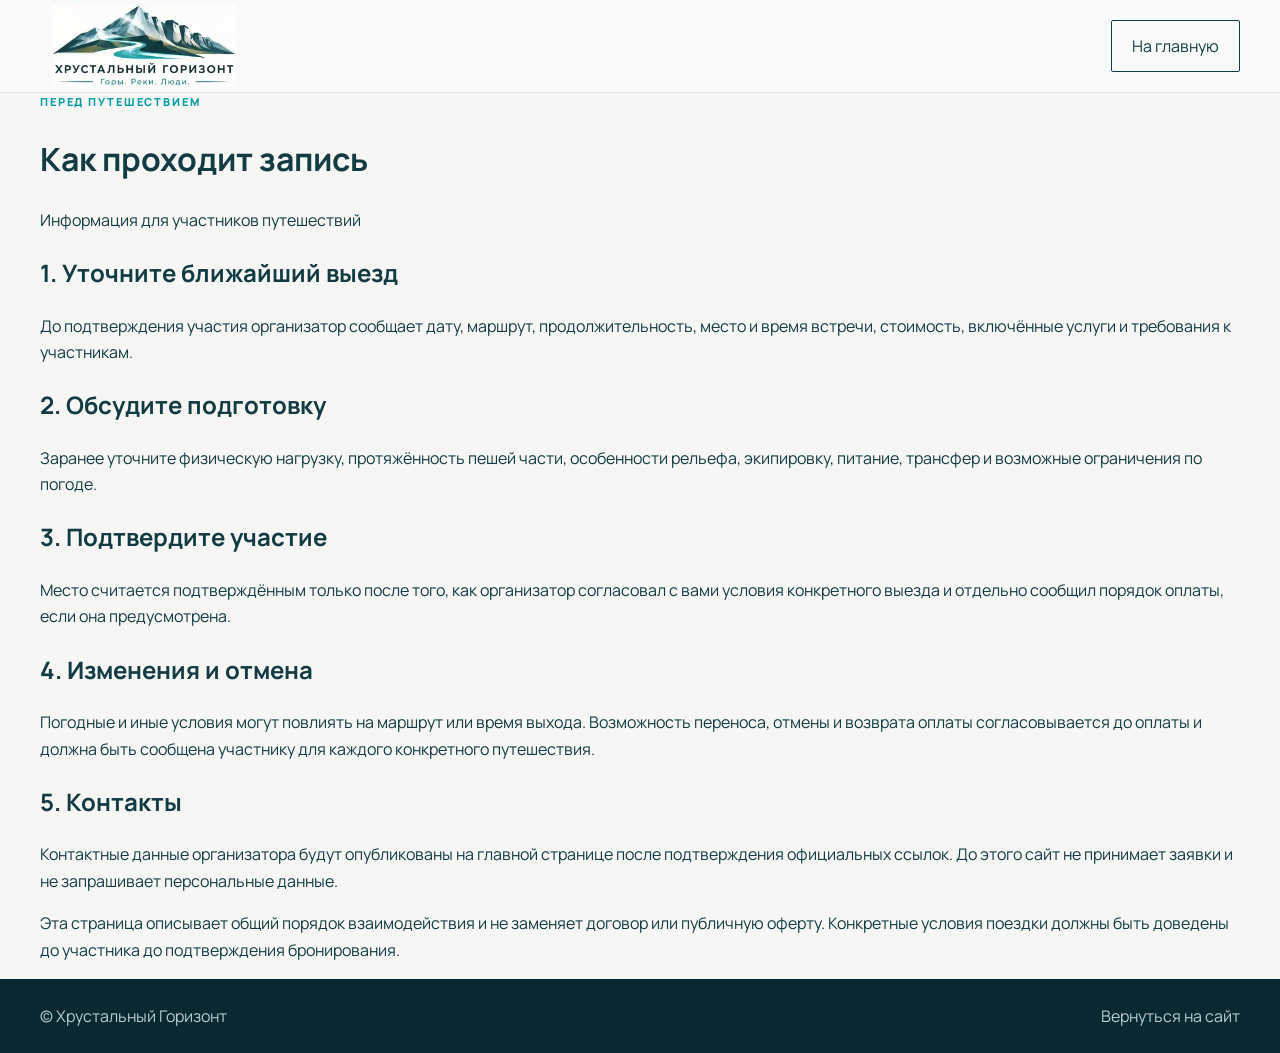
==== pages/booking.html @ 1b679a6a "Add legal pages and SEO files" ====
<!doctype html>
<html lang="ru"><head><meta charset="utf-8"><meta name="viewport" content="width=device-width,initial-scale=1"><title>Правила записи — Хрустальный Горизонт</title><meta name="robots" content="index,follow"><link rel="stylesheet" href="../styles.css"></head>
<body><header class="header"><div class="wrap header-inner"><a class="brand" href="../index.html"><img src="../assets/logo-approved.webp" alt="Хрустальный Горизонт"></a><a class="nav-cta" href="../index.html">На главную</a></div></header><main class="legal wrap"><p class="eyebrow">Перед путешествием</p><h1>Как проходит запись</h1><p class="legal-updated">Информация для участников путешествий</p>
<h2>1. Уточните ближайший выезд</h2><p>До подтверждения участия организатор сообщает дату, маршрут, продолжительность, место и время встречи, стоимость, включённые услуги и требования к участникам.</p>
<h2>2. Обсудите подготовку</h2><p>Заранее уточните физическую нагрузку, протяжённость пешей части, особенности рельефа, экипировку, питание, трансфер и возможные ограничения по погоде.</p>
<h2>3. Подтвердите участие</h2><p>Место считается подтверждённым только после того, как организатор согласовал с вами условия конкретного выезда и отдельно сообщил порядок оплаты, если она предусмотрена.</p>
<h2>4. Изменения и отмена</h2><p>Погодные и иные условия могут повлиять на маршрут или время выхода. Возможность переноса, отмены и возврата оплаты согласовывается до оплаты и должна быть сообщена участнику для каждого конкретного путешествия.</p>
<h2>5. Контакты</h2><p>Контактные данные организатора будут опубликованы на главной странице после подтверждения официальных ссылок. До этого сайт не принимает заявки и не запрашивает персональные данные.</p>
<p class="legal-warning">Эта страница описывает общий порядок взаимодействия и не заменяет договор или публичную оферту. Конкретные условия поездки должны быть доведены до участника до подтверждения бронирования.</p>
</main><footer><div class="wrap footer-inner"><span>© Хрустальный Горизонт</span><a href="../index.html">Вернуться на сайт</a></div></footer></body></html>
---- styles.css ----
@import url('https://fonts.googleapis.com/css2?family=Manrope:wght@400;500;600;700;800&display=swap');
:root{--ink:#123b43;--deep:#092f39;--teal:#079ba2;--paper:#f6f7f5;--white:#fff;--muted:#6d8184;--line:#dbe4e3;--sand:#d7c9a6}
*{box-sizing:border-box}html{scroll-behavior:smooth;scroll-padding-top:92px}body{margin:0;background:var(--paper);color:var(--ink);font-family:Manrope,Arial,sans-serif;font-size:16px;line-height:1.65}a{color:inherit;text-decoration:none}.wrap{width:min(1200px,calc(100% - 64px));margin:auto}.skip{position:absolute;left:-9999px}.skip:focus{left:16px;top:16px;background:#fff;padding:12px;z-index:99}
.header{position:sticky;top:0;z-index:20;background:#f8faf9ed;backdrop-filter:blur(16px);border-bottom:1px solid #dce5e4}.header-inner{height:92px;display:flex;align-items:center;justify-content:space-between;gap:32px}.brand{display:block;width:208px;height:82px;flex-shrink:0;overflow:hidden}.brand img{display:block;width:100%;height:100%;object-fit:contain}nav{display:flex;align-items:center;gap:34px;font-size:13px;font-weight:700;letter-spacing:.02em}nav a{transition:color .2s}nav a:hover,.arrow-link:hover{color:var(--teal)}.nav-cta{padding:12px 20px;border:1px solid var(--ink);border-radius:2px}.menu{display:none}
.hero{position:relative;min-height:690px;overflow:hidden;background:var(--deep);color:#fff}.hero-photo,.hero-overlay{position:absolute;inset:0}.hero-photo{background:url('https://commons.wikimedia.org/wiki/Special:FilePath/Гора_Ялангас_-_panoramio.jpg') center 46%/cover no-repeat;transform:scale(1.015)}.hero-overlay{background:linear-gradient(90deg,rgba(6,35,43,.88) 0%,rgba(7,43,51,.62) 48%,rgba(7,43,51,.12) 100%),linear-gradient(0deg,rgba(7,36,44,.48),transparent 42%)}.hero-inner{position:relative;z-index:1;min-height:690px;display:flex;flex-direction:column;justify-content:center;align-items:flex-start;padding:56px 0 58px}.quote{margin:0 0 42px;color:#e5eeee;font-size:14px;font-style:italic;letter-spacing:.015em}.quote span{font-style:normal;color:#a8c4c5;margin-left:8px}.eyebrow{margin:0 0 14px;color:var(--teal);font-size:11px;font-weight:800;letter-spacing:.17em;text-transform:uppercase}.eyebrow.light{color:#8ed6d6}.hero h1{font-size:clamp(48px,6.5vw,86px);line-height:1.02;letter-spacing:-.06em;font-weight:800;margin:0 0 24px;max-width:900px}.hero h1 em{font-style:normal;color:#a6d8d5}.hero-sub{font-size:18px;line-height:1.7;color:#e3eeee;max-width:570px;margin:0 0 32px}.hero-actions{display:flex;align-items:center;gap:28px}.btn{display:inline-flex;align-items:center;justify-content:center;gap:34px;min-height:54px;padding:0 22px;font-size:13px;font-weight:800;letter-spacing:.02em;transition:transform .2s,background .2s}.btn:hover{transform:translateY(-2px)}.btn-primary{background:var(--teal);color:white}.btn-primary:hover{background:#087f87}.text-link{font-size:13px;border-bottom:1px solid currentColor;padding-bottom:4px}.light-link{color:#fff}.hero-signature{display:flex;align-items:center;gap:13px;margin-top:72px;color:#d4e5e5;font-size:11px;letter-spacing:.18em;text-transform:uppercase}.hero-signature i{height:1px;width:44px;background:#70b9bc}.photo-credit{position:absolute;right:20px;bottom:14px;color:#ffffffb8;font-size:10px;text-decoration:underline}
.section{padding:108px 0}.intro{background:#fff}.intro-grid{display:grid;grid-template-columns:1fr 2.2fr;gap:70px}.intro-grid .eyebrow{padding-top:15px}.intro h2{font-size:clamp(32px,4vw,52px);line-height:1.16;letter-spacing:-.045em;margin:0 0 24px;font-weight:800}.intro h2 em{font-style:normal;color:var(--teal)}.intro-copy{max-width:700px;color:#60777a;font-size:17px;margin:0}.section-head{display:flex;align-items:end;justify-content:space-between;gap:45px;margin-bottom:42px}.section-head h2{font-size:clamp(36px,4.4vw,54px);line-height:1.08;letter-spacing:-.05em;margin:0;font-weight:800}.section-note{max-width:400px;color:var(--muted);font-size:13px;margin:0 0 4px}
.routes{background:#f0f4f3}.route-grid{display:grid;grid-template-columns:1.2fr 1fr 1fr;gap:22px;align-items:stretch}.route-card{background:white;min-width:0}.route-image{height:270px;display:block;position:relative;overflow:hidden;background:#dce7e7}.route-large .route-image{height:340px}.route-image img{width:100%;height:100%;object-fit:cover;display:block;transition:transform .5s}.route-card:hover .route-image img{transform:scale(1.035)}.route-placeholder{display:flex;align-items:center;justify-content:center;background:linear-gradient(135deg,#153e47,#6c9794 58%,#d7c9a6);color:#fff;font-size:11px;letter-spacing:.25em}.image-index{position:absolute;left:22px;bottom:18px;color:white;font-size:10px;letter-spacing:.18em;text-shadow:0 1px 5px #000}.route-info{padding:25px 25px 29px}.route-info .eyebrow{font-size:10px;margin-bottom:8px}.route-info h3{font-size:27px;line-height:1.2;margin:0 0 12px;letter-spacing:-.035em}.route-info p:not(.eyebrow){color:#6b7e80;font-size:13px;min-height:84px;margin:0 0 20px}.arrow-link{display:flex;justify-content:space-between;border-top:1px solid var(--line);padding-top:16px;font-size:12px;font-weight:800}
.river-section{display:grid;grid-template-columns:1.12fr .88fr;min-height:510px;background:var(--deep);color:white}.river-image{min-height:510px}.river-image img{width:100%;height:100%;object-fit:cover;display:block}.river-copy{padding:75px clamp(36px,7vw,110px);align-self:center}.river-copy h2{font-size:clamp(44px,5vw,68px);line-height:1.02;letter-spacing:-.055em;margin:0 0 24px}.river-copy>p:not(.eyebrow){max-width:420px;color:#c5d7d8;font-size:15px;margin:0 0 30px}.btn-outline{border:1px solid #8bb9bc;color:white}.btn-outline:hover{background:#ffffff14}
.values{background:#fff}.value-grid{display:grid;grid-template-columns:repeat(3,1fr);border-top:1px solid var(--line);margin-top:54px}.value-grid article{padding:28px 42px 12px 0;border-right:1px solid var(--line)}.value-grid article+article{padding-left:42px}.value-grid article:last-child{border:0}.value-grid span{color:var(--teal);font-size:11px;letter-spacing:.12em}.value-grid h3{font-size:21px;margin:24px 0 10px}.value-grid p{font-size:13px;color:var(--muted);max-width:310px;margin:0}
.gallery{background:#edf2f1}.gallery-grid{display:grid;grid-template-columns:1.2fr 1fr 1fr;gap:18px}.gallery-grid img{width:100%;height:270px;object-fit:cover;display:block}.gallery-grid img:first-child{height:330px}.gallery-credit{font-size:11px;color:var(--muted);margin:20px 0 0}.gallery-credit a{text-decoration:underline}
.contact-section{background:var(--deep);color:white;padding:100px 0}.contact-inner{display:grid;grid-template-columns:1.3fr .7fr;gap:80px;align-items:center}.contact-inner h2{font-size:clamp(42px,5vw,66px);line-height:1.05;letter-spacing:-.055em;margin:0 0 22px}.contact-inner>div:first-child>p:not(.eyebrow){color:#bfd2d3;max-width:480px;font-size:15px}.contact-panel{border-left:1px solid #ffffff35;padding:10px 0 10px 42px}.contact-label{font-size:10px;letter-spacing:.16em;text-transform:uppercase;color:#8ed6d6;font-weight:800}.contact-panel p{color:#c5d7d8;font-size:13px}.contact-doc{display:flex;justify-content:space-between;border-top:1px solid #ffffff35;padding-top:16px;font-size:13px;font-weight:800}.contact-doc span{color:#8ed6d6}
footer{background:#082832;color:#b8cdcf;padding:24px 0}.footer-inner{display:flex;align-items:center;justify-content:space-between;gap:30px}.footer-brand img{display:block;width:180px;height:72px;object-fit:contain}.footer-links{display:flex;align-items:center;gap:25px;font-size:10px}.footer-links a:hover{color:white}
@media(max-width:900px){.wrap{width:calc(100% - 40px)}.header-inner{height:82px}.brand{width:165px;height:72px}nav{gap:17px;font-size:12px}.route-grid{grid-template-columns:1fr 1fr}.route-large{grid-column:span 2}.route-large .route-image{height:300px}.intro-grid{gap:30px}.section{padding:82px 0}.river-copy{padding:50px 38px}.gallery-grid img,.gallery-grid img:first-child{height:230px}}
@media(max-width:640px){html{scroll-padding-top:74px}.wrap{width:calc(100% - 36px)}.header-inner{height:74px}.brand{width:160px;height:68px}.menu{display:flex;align-items:center;gap:12px;margin-left:auto;border:1px solid var(--line);background:transparent;color:var(--ink);padding:9px 13px;border-radius:2px;font:800 12px Manrope}.header nav{display:none;position:absolute;top:74px;left:0;right:0;background:#f8faf9;padding:16px 22px 22px;box-shadow:0 12px 22px #092f391a;flex-direction:column;align-items:stretch;gap:0}.header nav.open{display:flex}.header nav a{padding:13px 0;border-bottom:1px solid var(--line)}.header nav .nav-cta{border:0;padding:13px 0}.hero,.hero-inner{min-height:640px}.hero-photo{background-position:58% center}.hero-overlay{background:linear-gradient(90deg,#062a34e8,#062a348c 72%,#062a3440),linear-gradient(0deg,#062a34aa,transparent 65%)}.hero-inner{padding-top:38px;padding-bottom:34px}.quote{font-size:12px;margin-bottom:34px;max-width:320px}.quote span{display:block;margin:3px 0 0}.hero h1{font-size:clamp(44px,12.5vw,66px)}.hero-sub{font-size:15px;max-width:360px}.hero-actions{align-items:flex-start;flex-direction:column;gap:17px}.hero-signature{margin-top:48px}.photo-credit{font-size:9px}.section{padding:66px 0}.intro-grid{grid-template-columns:1fr;gap:18px}.intro-grid .eyebrow{padding:0}.intro h2{font-size:34px}.intro-copy{font-size:15px}.section-head{display:block;margin-bottom:28px}.section-head h2{font-size:39px}.section-note{margin-top:14px}.route-grid{grid-template-columns:1fr;gap:18px}.route-large{grid-column:auto}.route-image,.route-large .route-image{height:245px}.route-info{padding:22px}.route-info p:not(.eyebrow){min-height:0}.river-section{grid-template-columns:1fr}.river-image{min-height:260px;height:260px}.river-copy{padding:45px 24px 54px}.river-copy h2{font-size:48px}.value-grid{grid-template-columns:1fr;margin-top:30px}.value-grid article,.value-grid article+article{padding:22px 0;border-right:0;border-bottom:1px solid var(--line)}.value-grid article:last-child{border-bottom:0}.value-grid h3{margin:10px 0}.gallery-grid{grid-template-columns:1fr 1fr;gap:10px}.gallery-grid img,.gallery-grid img:first-child{height:165px}.gallery-grid img:first-child{grid-column:span 2;height:220px}.contact-section{padding:68px 0}.contact-inner{grid-template-columns:1fr;gap:28px}.contact-inner h2{font-size:44px}.contact-panel{border-left:0;border-top:1px solid #ffffff35;padding:22px 0 0}.footer-inner{align-items:flex-start;flex-direction:column}.footer-links{align-items:flex-start;flex-direction:column;gap:8px}.footer-brand img{width:145px;height:60px}}
@media(prefers-reduced-motion:reduce){*{scroll-behavior:auto!important;transition:none!important}}
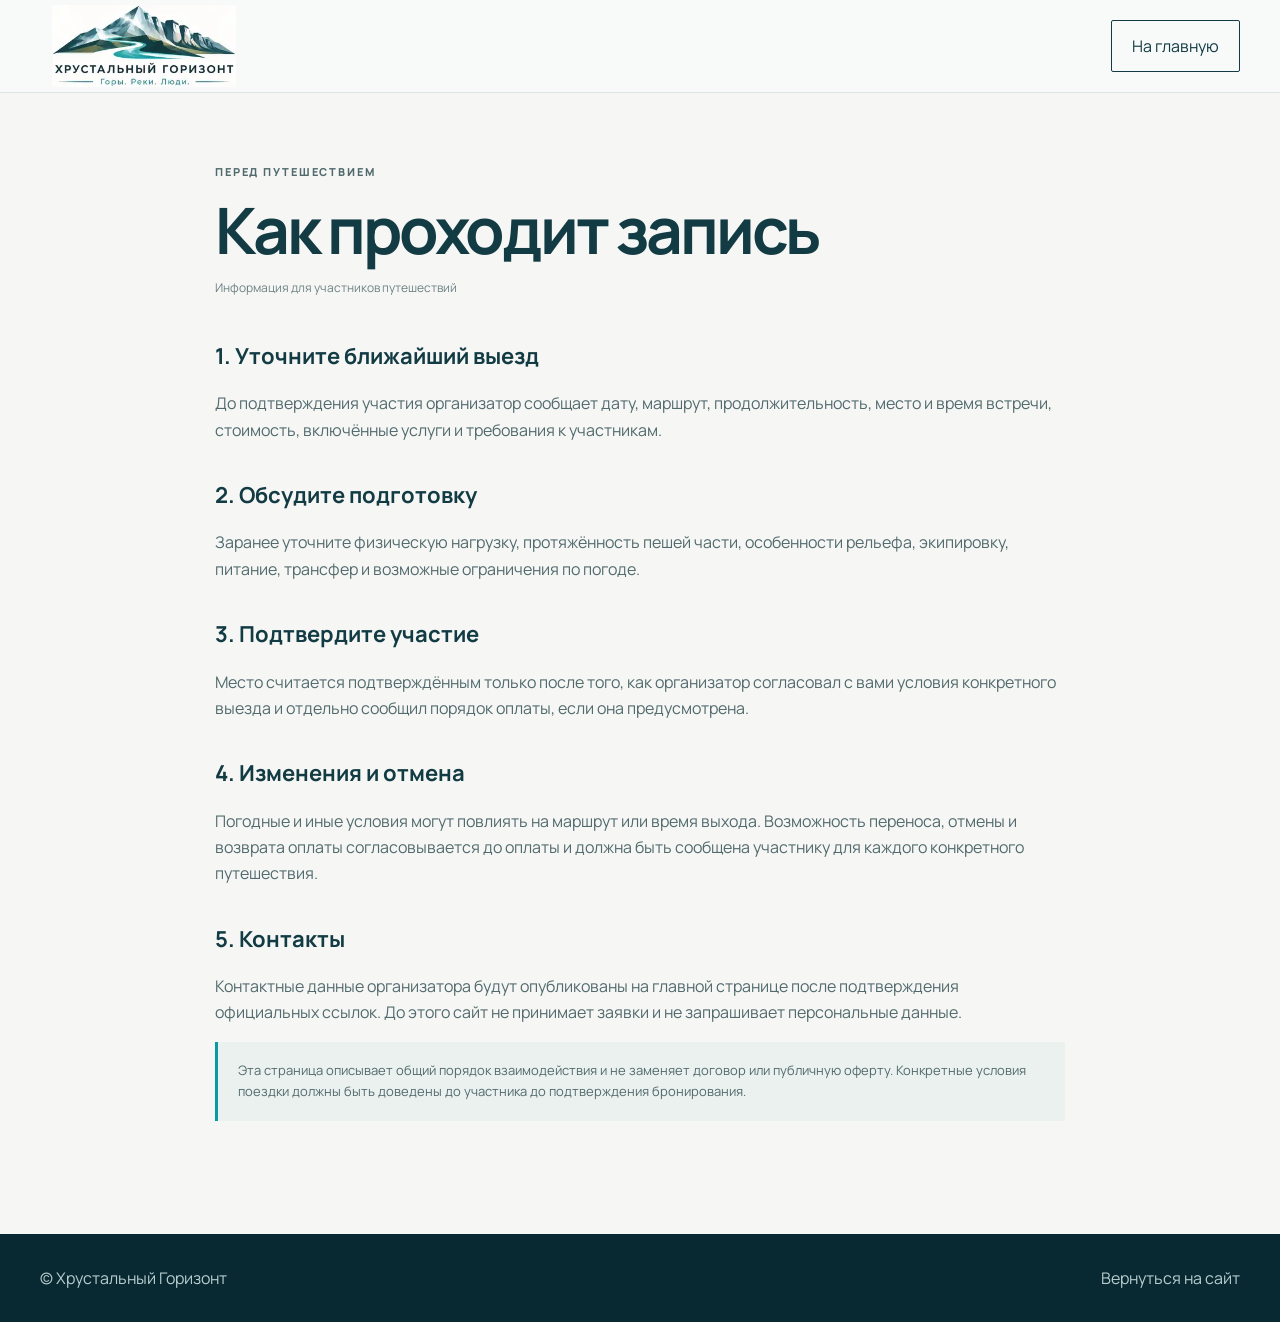
==== commit 32c7a981: "Apply document page styling" ====
--- a/pages/booking.html
+++ b/pages/booking.html
@@ -1,5 +1,5 @@
 <!doctype html>
-<html lang="ru"><head><meta charset="utf-8"><meta name="viewport" content="width=device-width,initial-scale=1"><title>Правила записи — Хрустальный Горизонт</title><meta name="robots" content="index,follow"><link rel="stylesheet" href="../styles.css"></head>
+<html lang="ru"><head><meta charset="utf-8"><meta name="viewport" content="width=device-width,initial-scale=1"><title>Правила записи — Хрустальный Горизонт</title><meta name="robots" content="index,follow"><link rel="stylesheet" href="../styles.css"><link rel="stylesheet" href="legal.css"></head>
 <body><header class="header"><div class="wrap header-inner"><a class="brand" href="../index.html"><img src="../assets/logo-approved.webp" alt="Хрустальный Горизонт"></a><a class="nav-cta" href="../index.html">На главную</a></div></header><main class="legal wrap"><p class="eyebrow">Перед путешествием</p><h1>Как проходит запись</h1><p class="legal-updated">Информация для участников путешествий</p>
 <h2>1. Уточните ближайший выезд</h2><p>До подтверждения участия организатор сообщает дату, маршрут, продолжительность, место и время встречи, стоимость, включённые услуги и требования к участникам.</p>
 <h2>2. Обсудите подготовку</h2><p>Заранее уточните физическую нагрузку, протяжённость пешей части, особенности рельефа, экипировку, питание, трансфер и возможные ограничения по погоде.</p>
--- a/pages/legal.css
+++ b/pages/legal.css
@@ -0,0 +1 @@
+.legal{padding:70px 0 100px;max-width:850px}.legal h1{font-size:clamp(38px,6vw,64px);line-height:1.08;letter-spacing:-.05em;margin:0 0 14px}.legal h2{font-size:22px;margin:34px 0 8px}.legal p{color:#526a6d}.legal-updated{font-size:12px;color:var(--muted)!important;margin-bottom:40px}.legal-warning{padding:18px 20px;background:#eaf1ef;border-left:3px solid var(--teal);font-size:13px}.footer-inner{min-height:40px}
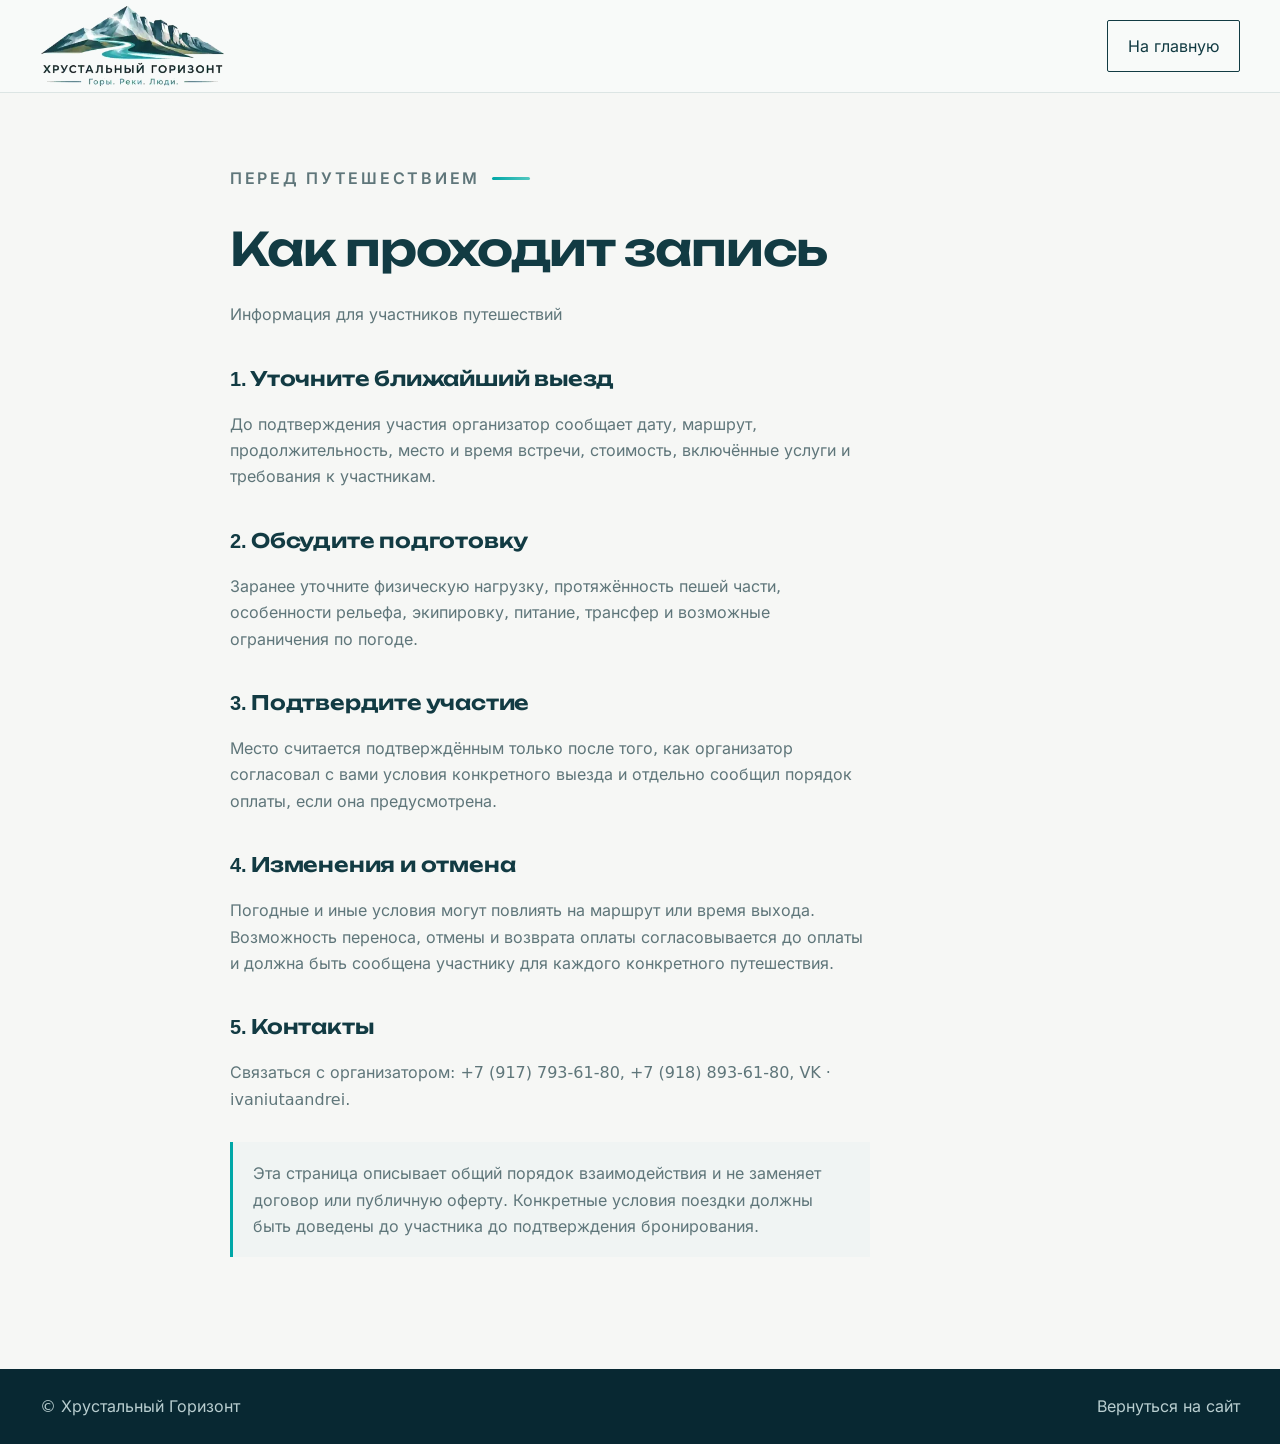
==== commit 865ede2e: "Rebuild site in logo design: 6 route pages, transparent approved logo, Messner quote in header" ====
--- a/pages/booking.html
+++ b/pages/booking.html
@@ -1,10 +1,29 @@
 <!doctype html>
-<html lang="ru"><head><meta charset="utf-8"><meta name="viewport" content="width=device-width,initial-scale=1"><title>Правила записи — Хрустальный Горизонт</title><meta name="robots" content="index,follow"><link rel="stylesheet" href="../styles.css"><link rel="stylesheet" href="legal.css"></head>
-<body><header class="header"><div class="wrap header-inner"><a class="brand" href="../index.html"><img src="../assets/logo-approved.webp" alt="Хрустальный Горизонт"></a><a class="nav-cta" href="../index.html">На главную</a></div></header><main class="legal wrap"><p class="eyebrow">Перед путешествием</p><h1>Как проходит запись</h1><p class="legal-updated">Информация для участников путешествий</p>
-<h2>1. Уточните ближайший выезд</h2><p>До подтверждения участия организатор сообщает дату, маршрут, продолжительность, место и время встречи, стоимость, включённые услуги и требования к участникам.</p>
-<h2>2. Обсудите подготовку</h2><p>Заранее уточните физическую нагрузку, протяжённость пешей части, особенности рельефа, экипировку, питание, трансфер и возможные ограничения по погоде.</p>
-<h2>3. Подтвердите участие</h2><p>Место считается подтверждённым только после того, как организатор согласовал с вами условия конкретного выезда и отдельно сообщил порядок оплаты, если она предусмотрена.</p>
-<h2>4. Изменения и отмена</h2><p>Погодные и иные условия могут повлиять на маршрут или время выхода. Возможность переноса, отмены и возврата оплаты согласовывается до оплаты и должна быть сообщена участнику для каждого конкретного путешествия.</p>
-<h2>5. Контакты</h2><p>Контактные данные организатора будут опубликованы на главной странице после подтверждения официальных ссылок. До этого сайт не принимает заявки и не запрашивает персональные данные.</p>
+<html lang="ru"><head><meta charset="utf-8"><meta name="viewport" content="width=device-width,initial-scale=1"><title>Правила записи — Хрустальный Горизонт</title><meta name="robots" content="index,follow"><link rel="icon" href="../assets/favicon.svg" type="image/svg+xml"><link rel="stylesheet" href="../styles.css"><style>
+.legal.wrap{max-width:820px;padding:72px 0 96px}
+.legal h1{font-family:'Unbounded',Inter,sans-serif;font-weight:600;font-size:clamp(30px,4.5vw,46px);letter-spacing:-.03em;margin:6px 0 14px}
+.legal h2{font-family:'Unbounded',Inter,sans-serif;font-weight:600;font-size:20px;margin:34px 0 8px;letter-spacing:-.01em}
+.legal p{color:#5f767a;font-size:16px;max-width:640px}
+.legal-updated{color:var(--muted);font-size:13px;margin:0 0 10px}
+.legal-warning{margin-top:30px;padding:18px 20px;background:#f0f4f3;border-left:3px solid var(--teal);font-size:14px}
+</style></head>
+<body>
+<header class="header"><div class="wrap header-inner"><a class="brand" href="../index.html"><img src="../assets/logo-approved.webp" alt="Хрустальный Горизонт"></a><a class="nav-cta" href="../index.html">На главную</a></div></header>
+<main class="legal wrap">
+<p class="eyebrow">Перед путешествием</p>
+<h1>Как проходит запись</h1>
+<p class="legal-updated">Информация для участников путешествий</p>
+<h2>1. Уточните ближайший выезд</h2>
+<p>До подтверждения участия организатор сообщает дату, маршрут, продолжительность, место и время встречи, стоимость, включённые услуги и требования к участникам.</p>
+<h2>2. Обсудите подготовку</h2>
+<p>Заранее уточните физическую нагрузку, протяжённость пешей части, особенности рельефа, экипировку, питание, трансфер и возможные ограничения по погоде.</p>
+<h2>3. Подтвердите участие</h2>
+<p>Место считается подтверждённым только после того, как организатор согласовал с вами условия конкретного выезда и отдельно сообщил порядок оплаты, если она предусмотрена.</p>
+<h2>4. Изменения и отмена</h2>
+<p>Погодные и иные условия могут повлиять на маршрут или время выхода. Возможность переноса, отмены и возврата оплаты согласовывается до оплаты и должна быть сообщена участнику для каждого конкретного путешествия.</p>
+<h2>5. Контакты</h2>
+<p>Связаться с организатором: <a href="tel:+79177936180">+7 (917) 793-61-80</a>, <a href="tel:+79188936180">+7 (918) 893-61-80</a>, <a href="https://vk.ru/ivaniutaandrei" target="_blank" rel="noopener">VK · ivaniutaandrei</a>.</p>
 <p class="legal-warning">Эта страница описывает общий порядок взаимодействия и не заменяет договор или публичную оферту. Конкретные условия поездки должны быть доведены до участника до подтверждения бронирования.</p>
-</main><footer><div class="wrap footer-inner"><span>© Хрустальный Горизонт</span><a href="../index.html">Вернуться на сайт</a></div></footer></body></html>+</main>
+<footer><div class="wrap footer-inner"><span>© Хрустальный Горизонт</span><a href="../index.html">Вернуться на сайт</a></div></footer>
+</body></html>
--- a/styles.css
+++ b/styles.css
@@ -1,15 +1,253 @@
-@import url('https://fonts.googleapis.com/css2?family=Manrope:wght@400;500;600;700;800&display=swap');
-:root{--ink:#123b43;--deep:#092f39;--teal:#079ba2;--paper:#f6f7f5;--white:#fff;--muted:#6d8184;--line:#dbe4e3;--sand:#d7c9a6}
-*{box-sizing:border-box}html{scroll-behavior:smooth;scroll-padding-top:92px}body{margin:0;background:var(--paper);color:var(--ink);font-family:Manrope,Arial,sans-serif;font-size:16px;line-height:1.65}a{color:inherit;text-decoration:none}.wrap{width:min(1200px,calc(100% - 64px));margin:auto}.skip{position:absolute;left:-9999px}.skip:focus{left:16px;top:16px;background:#fff;padding:12px;z-index:99}
-.header{position:sticky;top:0;z-index:20;background:#f8faf9ed;backdrop-filter:blur(16px);border-bottom:1px solid #dce5e4}.header-inner{height:92px;display:flex;align-items:center;justify-content:space-between;gap:32px}.brand{display:block;width:208px;height:82px;flex-shrink:0;overflow:hidden}.brand img{display:block;width:100%;height:100%;object-fit:contain}nav{display:flex;align-items:center;gap:34px;font-size:13px;font-weight:700;letter-spacing:.02em}nav a{transition:color .2s}nav a:hover,.arrow-link:hover{color:var(--teal)}.nav-cta{padding:12px 20px;border:1px solid var(--ink);border-radius:2px}.menu{display:none}
-.hero{position:relative;min-height:690px;overflow:hidden;background:var(--deep);color:#fff}.hero-photo,.hero-overlay{position:absolute;inset:0}.hero-photo{background:url('https://commons.wikimedia.org/wiki/Special:FilePath/Гора_Ялангас_-_panoramio.jpg') center 46%/cover no-repeat;transform:scale(1.015)}.hero-overlay{background:linear-gradient(90deg,rgba(6,35,43,.88) 0%,rgba(7,43,51,.62) 48%,rgba(7,43,51,.12) 100%),linear-gradient(0deg,rgba(7,36,44,.48),transparent 42%)}.hero-inner{position:relative;z-index:1;min-height:690px;display:flex;flex-direction:column;justify-content:center;align-items:flex-start;padding:56px 0 58px}.quote{margin:0 0 42px;color:#e5eeee;font-size:14px;font-style:italic;letter-spacing:.015em}.quote span{font-style:normal;color:#a8c4c5;margin-left:8px}.eyebrow{margin:0 0 14px;color:var(--teal);font-size:11px;font-weight:800;letter-spacing:.17em;text-transform:uppercase}.eyebrow.light{color:#8ed6d6}.hero h1{font-size:clamp(48px,6.5vw,86px);line-height:1.02;letter-spacing:-.06em;font-weight:800;margin:0 0 24px;max-width:900px}.hero h1 em{font-style:normal;color:#a6d8d5}.hero-sub{font-size:18px;line-height:1.7;color:#e3eeee;max-width:570px;margin:0 0 32px}.hero-actions{display:flex;align-items:center;gap:28px}.btn{display:inline-flex;align-items:center;justify-content:center;gap:34px;min-height:54px;padding:0 22px;font-size:13px;font-weight:800;letter-spacing:.02em;transition:transform .2s,background .2s}.btn:hover{transform:translateY(-2px)}.btn-primary{background:var(--teal);color:white}.btn-primary:hover{background:#087f87}.text-link{font-size:13px;border-bottom:1px solid currentColor;padding-bottom:4px}.light-link{color:#fff}.hero-signature{display:flex;align-items:center;gap:13px;margin-top:72px;color:#d4e5e5;font-size:11px;letter-spacing:.18em;text-transform:uppercase}.hero-signature i{height:1px;width:44px;background:#70b9bc}.photo-credit{position:absolute;right:20px;bottom:14px;color:#ffffffb8;font-size:10px;text-decoration:underline}
-.section{padding:108px 0}.intro{background:#fff}.intro-grid{display:grid;grid-template-columns:1fr 2.2fr;gap:70px}.intro-grid .eyebrow{padding-top:15px}.intro h2{font-size:clamp(32px,4vw,52px);line-height:1.16;letter-spacing:-.045em;margin:0 0 24px;font-weight:800}.intro h2 em{font-style:normal;color:var(--teal)}.intro-copy{max-width:700px;color:#60777a;font-size:17px;margin:0}.section-head{display:flex;align-items:end;justify-content:space-between;gap:45px;margin-bottom:42px}.section-head h2{font-size:clamp(36px,4.4vw,54px);line-height:1.08;letter-spacing:-.05em;margin:0;font-weight:800}.section-note{max-width:400px;color:var(--muted);font-size:13px;margin:0 0 4px}
-.routes{background:#f0f4f3}.route-grid{display:grid;grid-template-columns:1.2fr 1fr 1fr;gap:22px;align-items:stretch}.route-card{background:white;min-width:0}.route-image{height:270px;display:block;position:relative;overflow:hidden;background:#dce7e7}.route-large .route-image{height:340px}.route-image img{width:100%;height:100%;object-fit:cover;display:block;transition:transform .5s}.route-card:hover .route-image img{transform:scale(1.035)}.route-placeholder{display:flex;align-items:center;justify-content:center;background:linear-gradient(135deg,#153e47,#6c9794 58%,#d7c9a6);color:#fff;font-size:11px;letter-spacing:.25em}.image-index{position:absolute;left:22px;bottom:18px;color:white;font-size:10px;letter-spacing:.18em;text-shadow:0 1px 5px #000}.route-info{padding:25px 25px 29px}.route-info .eyebrow{font-size:10px;margin-bottom:8px}.route-info h3{font-size:27px;line-height:1.2;margin:0 0 12px;letter-spacing:-.035em}.route-info p:not(.eyebrow){color:#6b7e80;font-size:13px;min-height:84px;margin:0 0 20px}.arrow-link{display:flex;justify-content:space-between;border-top:1px solid var(--line);padding-top:16px;font-size:12px;font-weight:800}
-.river-section{display:grid;grid-template-columns:1.12fr .88fr;min-height:510px;background:var(--deep);color:white}.river-image{min-height:510px}.river-image img{width:100%;height:100%;object-fit:cover;display:block}.river-copy{padding:75px clamp(36px,7vw,110px);align-self:center}.river-copy h2{font-size:clamp(44px,5vw,68px);line-height:1.02;letter-spacing:-.055em;margin:0 0 24px}.river-copy>p:not(.eyebrow){max-width:420px;color:#c5d7d8;font-size:15px;margin:0 0 30px}.btn-outline{border:1px solid #8bb9bc;color:white}.btn-outline:hover{background:#ffffff14}
-.values{background:#fff}.value-grid{display:grid;grid-template-columns:repeat(3,1fr);border-top:1px solid var(--line);margin-top:54px}.value-grid article{padding:28px 42px 12px 0;border-right:1px solid var(--line)}.value-grid article+article{padding-left:42px}.value-grid article:last-child{border:0}.value-grid span{color:var(--teal);font-size:11px;letter-spacing:.12em}.value-grid h3{font-size:21px;margin:24px 0 10px}.value-grid p{font-size:13px;color:var(--muted);max-width:310px;margin:0}
-.gallery{background:#edf2f1}.gallery-grid{display:grid;grid-template-columns:1.2fr 1fr 1fr;gap:18px}.gallery-grid img{width:100%;height:270px;object-fit:cover;display:block}.gallery-grid img:first-child{height:330px}.gallery-credit{font-size:11px;color:var(--muted);margin:20px 0 0}.gallery-credit a{text-decoration:underline}
-.contact-section{background:var(--deep);color:white;padding:100px 0}.contact-inner{display:grid;grid-template-columns:1.3fr .7fr;gap:80px;align-items:center}.contact-inner h2{font-size:clamp(42px,5vw,66px);line-height:1.05;letter-spacing:-.055em;margin:0 0 22px}.contact-inner>div:first-child>p:not(.eyebrow){color:#bfd2d3;max-width:480px;font-size:15px}.contact-panel{border-left:1px solid #ffffff35;padding:10px 0 10px 42px}.contact-label{font-size:10px;letter-spacing:.16em;text-transform:uppercase;color:#8ed6d6;font-weight:800}.contact-panel p{color:#c5d7d8;font-size:13px}.contact-doc{display:flex;justify-content:space-between;border-top:1px solid #ffffff35;padding-top:16px;font-size:13px;font-weight:800}.contact-doc span{color:#8ed6d6}
-footer{background:#082832;color:#b8cdcf;padding:24px 0}.footer-inner{display:flex;align-items:center;justify-content:space-between;gap:30px}.footer-brand img{display:block;width:180px;height:72px;object-fit:contain}.footer-links{display:flex;align-items:center;gap:25px;font-size:10px}.footer-links a:hover{color:white}
-@media(max-width:900px){.wrap{width:calc(100% - 40px)}.header-inner{height:82px}.brand{width:165px;height:72px}nav{gap:17px;font-size:12px}.route-grid{grid-template-columns:1fr 1fr}.route-large{grid-column:span 2}.route-large .route-image{height:300px}.intro-grid{gap:30px}.section{padding:82px 0}.river-copy{padding:50px 38px}.gallery-grid img,.gallery-grid img:first-child{height:230px}}
-@media(max-width:640px){html{scroll-padding-top:74px}.wrap{width:calc(100% - 36px)}.header-inner{height:74px}.brand{width:160px;height:68px}.menu{display:flex;align-items:center;gap:12px;margin-left:auto;border:1px solid var(--line);background:transparent;color:var(--ink);padding:9px 13px;border-radius:2px;font:800 12px Manrope}.header nav{display:none;position:absolute;top:74px;left:0;right:0;background:#f8faf9;padding:16px 22px 22px;box-shadow:0 12px 22px #092f391a;flex-direction:column;align-items:stretch;gap:0}.header nav.open{display:flex}.header nav a{padding:13px 0;border-bottom:1px solid var(--line)}.header nav .nav-cta{border:0;padding:13px 0}.hero,.hero-inner{min-height:640px}.hero-photo{background-position:58% center}.hero-overlay{background:linear-gradient(90deg,#062a34e8,#062a348c 72%,#062a3440),linear-gradient(0deg,#062a34aa,transparent 65%)}.hero-inner{padding-top:38px;padding-bottom:34px}.quote{font-size:12px;margin-bottom:34px;max-width:320px}.quote span{display:block;margin:3px 0 0}.hero h1{font-size:clamp(44px,12.5vw,66px)}.hero-sub{font-size:15px;max-width:360px}.hero-actions{align-items:flex-start;flex-direction:column;gap:17px}.hero-signature{margin-top:48px}.photo-credit{font-size:9px}.section{padding:66px 0}.intro-grid{grid-template-columns:1fr;gap:18px}.intro-grid .eyebrow{padding:0}.intro h2{font-size:34px}.intro-copy{font-size:15px}.section-head{display:block;margin-bottom:28px}.section-head h2{font-size:39px}.section-note{margin-top:14px}.route-grid{grid-template-columns:1fr;gap:18px}.route-large{grid-column:auto}.route-image,.route-large .route-image{height:245px}.route-info{padding:22px}.route-info p:not(.eyebrow){min-height:0}.river-section{grid-template-columns:1fr}.river-image{min-height:260px;height:260px}.river-copy{padding:45px 24px 54px}.river-copy h2{font-size:48px}.value-grid{grid-template-columns:1fr;margin-top:30px}.value-grid article,.value-grid article+article{padding:22px 0;border-right:0;border-bottom:1px solid var(--line)}.value-grid article:last-child{border-bottom:0}.value-grid h3{margin:10px 0}.gallery-grid{grid-template-columns:1fr 1fr;gap:10px}.gallery-grid img,.gallery-grid img:first-child{height:165px}.gallery-grid img:first-child{grid-column:span 2;height:220px}.contact-section{padding:68px 0}.contact-inner{grid-template-columns:1fr;gap:28px}.contact-inner h2{font-size:44px}.contact-panel{border-left:0;border-top:1px solid #ffffff35;padding:22px 0 0}.footer-inner{align-items:flex-start;flex-direction:column}.footer-links{align-items:flex-start;flex-direction:column;gap:8px}.footer-brand img{width:145px;height:60px}}
-@media(prefers-reduced-motion:reduce){*{scroll-behavior:auto!important;transition:none!important}}
+/* ===== Шрифты (локальные, как в логотипе) ===== */
+@font-face{font-family:'Unbounded';src:url('assets/fonts/unbounded-cyrillic-400.woff2') format('woff2');font-weight:400;font-display:swap}
+@font-face{font-family:'Unbounded';src:url('assets/fonts/unbounded-cyrillic-600.woff2') format('woff2');font-weight:600;font-display:swap}
+@font-face{font-family:'Inter';src:url('assets/fonts/inter-cyrillic-400.woff2') format('woff2');font-weight:400;font-display:swap}
+@font-face{font-family:'Inter';src:url('assets/fonts/inter-cyrillic-500.woff2') format('woff2');font-weight:500;font-display:swap}
+@font-face{font-family:'Inter';src:url('assets/fonts/inter-cyrillic-600.woff2') format('woff2');font-weight:600;font-display:swap}
+
+/* ===== Токены из логотипа ===== */
+:root{
+  --ink:#123b43;          /* тёмно-бирюзовый, как в логотипе */
+  --deep:#092f39;
+  --teal:#00a7a7;         /* река */
+  --teal-2:#54c8c0;
+  --teal-soft:#d8f3ed;
+  --sand:#d7c9a6;         /* песок */
+  --cream:#f4f1e8;        /* светлая крошка */
+  --mist:#b7d0d0;
+  --paper:#f6f7f5;
+  --white:#fff;
+  --muted:#6d8184;
+  --line:#dbe4e3;
+  --display:'Unbounded','Manrope',Inter,system-ui,Arial,sans-serif;
+  --body:'Inter',system-ui,-apple-system,'Segoe UI',Arial,sans-serif;
+}
+*{box-sizing:border-box}
+html{scroll-behavior:smooth;scroll-padding-top:104px}
+body{margin:0;background:var(--paper);color:var(--ink);font-family:var(--body);font-size:16px;line-height:1.65}
+a{color:inherit;text-decoration:none}
+img{max-width:100%}
+.wrap{width:min(1200px,calc(100% - 64px));margin:auto}
+.skip{position:absolute;left:-9999px}
+.skip:focus{left:16px;top:16px;background:#fff;padding:12px;z-index:99;border-radius:3px}
+
+/* ===== Шапка ===== */
+.header{position:sticky;top:0;z-index:30;background:#f8faf9ed;backdrop-filter:blur(16px);border-bottom:1px solid #dce5e4}
+.header-inner{height:92px;display:flex;align-items:center;justify-content:space-between;gap:32px}
+.brand{display:block;width:185px;height:86px;flex-shrink:0;overflow:hidden}
+.brand img{display:block;width:100%;height:100%;object-fit:contain}
+nav{display:flex;align-items:center;gap:34px;font-size:13px;font-weight:600;font-family:var(--body);letter-spacing:.01em}
+nav a{transition:color .2s}
+nav a:hover,.arrow-link:hover{color:var(--teal)}
+.nav-cta{padding:12px 20px;border:1px solid var(--ink);border-radius:2px;transition:background .2s,color .2s}
+.nav-cta:hover{background:var(--ink);color:#fff}
+.menu{display:none}
+
+/* Цитата в шапке */
+.header-quote{background:linear-gradient(90deg,var(--deep),var(--ink));color:#e7f1f1}
+.header-quote .wrap{padding:11px 0;border-top:1px solid #ffffff20}
+.header-quote p{margin:0;font-family:var(--display);font-weight:400;font-size:13px;letter-spacing:.01em;color:#dfeeee;display:flex;align-items:baseline;gap:8px;flex-wrap:wrap}
+.header-quote span{font-family:var(--body);font-weight:500;font-size:11px;letter-spacing:.08em;text-transform:uppercase;color:var(--teal-2)}
+.header-quote::before{content:"";display:none}
+
+/* ===== Hero ===== */
+.hero{position:relative;min-height:700px;overflow:hidden;background:var(--deep);color:#fff}
+.hero-photo,.hero-overlay,.logo-watermark{position:absolute;inset:0}
+.hero-photo{background:url('assets/img/hero-ridge-light.jpg') center 42%/cover no-repeat;transform:scale(1.02)}
+.hero-overlay{background:linear-gradient(90deg,rgba(7,34,42,.86) 0%,rgba(7,43,51,.6) 48%,rgba(7,43,51,.12) 100%),linear-gradient(0deg,rgba(7,36,44,.5),transparent 45%)}
+/* Знак бренда как водяной элемент дизайна */
+.logo-watermark{right:0;left:auto;width:60%;height:100%;opacity:.28;pointer-events:none;z-index:1}
+.logo-watermark svg{width:100%;height:100%;display:block}
+.hero-inner{position:relative;z-index:2;min-height:700px;display:flex;flex-direction:column;justify-content:center;align-items:flex-start;padding:60px 0 62px}
+.eyebrow{margin:0 0 14px;color:var(--teal);font-size:11px;font-weight:800;letter-spacing:.17em;text-transform:uppercase;display:inline-flex;align-items:center;gap:12px}
+.eyebrow::after{content:"";height:3px;width:38px;background:linear-gradient(90deg,var(--teal),var(--teal-2));border-radius:3px}
+.eyebrow.light{color:var(--teal-2)}
+.hero h1{font-family:var(--display);font-size:clamp(46px,6.4vw,84px);line-height:1.03;letter-spacing:-.04em;font-weight:600;margin:0 0 22px;max-width:900px;text-wrap:balance}
+.hero h1 em{font-style:normal;color:var(--teal-2)}
+.hero-sub{font-size:18px;line-height:1.7;color:#e3eeee;max-width:560px;margin:0 0 32px}
+.hero-actions{display:flex;align-items:center;gap:28px}
+.btn{display:inline-flex;align-items:center;justify-content:center;gap:10px;min-height:54px;padding:0 24px;font-size:13px;font-weight:600;letter-spacing:.02em;transition:transform .2s,background .2s;border-radius:2px}
+.btn:hover{transform:translateY(-2px)}
+.btn-primary{background:var(--teal);color:white}
+.btn-primary:hover{background:#087f87}
+.text-link{font-size:13px;border-bottom:1px solid currentColor;padding-bottom:4px}
+.light-link{color:#fff}
+.hero-signature{display:flex;align-items:center;gap:13px;margin-top:64px;color:#d4e5e5;font-size:11px;letter-spacing:.18em;text-transform:uppercase;font-weight:600}
+.hero-signature i{height:1px;width:44px;background:var(--teal-2)}
+
+/* ===== Разделители-гряды ===== */
+.ridge{height:70px;line-height:0;background:transparent;margin-top:-1px}
+.ridge svg{display:block;width:100%;height:70px}
+.ridge-teal{background:var(--deep)}
+
+/* ===== Секции ===== */
+.section{padding:108px 0}
+.intro{background:#fff}
+.intro-grid{display:grid;grid-template-columns:1fr 2.2fr;gap:70px;align-items:start}
+.intro-mark svg{width:84px;height:84px}
+.intro-grid .eyebrow{padding-top:6px}
+.intro h2{font-family:var(--display);font-size:clamp(32px,4vw,52px);line-height:1.14;letter-spacing:-.03em;margin:0 0 24px;font-weight:600}
+.intro h2 em{font-style:normal;color:var(--teal)}
+.intro-copy{max-width:700px;color:#5f767a;font-size:17px;margin:0}
+
+.section-head{display:flex;align-items:end;justify-content:space-between;gap:45px;margin-bottom:42px}
+.section-head h2{font-family:var(--display);font-size:clamp(36px,4.4vw,54px);line-height:1.06;letter-spacing:-.04em;margin:0;font-weight:600}
+.section-note{max-width:400px;color:var(--muted);font-size:13px;margin:0 0 4px}
+
+/* Маршруты */
+.routes{background:#f0f4f3}
+.route-grid{display:grid;grid-template-columns:repeat(3,1fr);gap:22px;align-items:stretch}
+.route-card{background:white;min-width:0;position:relative;border:1px solid var(--line)}
+.route-card::before{content:"";position:absolute;top:-1px;left:-1px;width:54px;height:54px;background:var(--teal);clip-path:polygon(0 0,100% 0,0 100%);z-index:3}
+.route-image{height:255px;display:block;position:relative;overflow:hidden;background:#dce7e7}
+.route-image img{width:100%;height:100%;object-fit:cover;display:block;transition:transform .5s}
+.route-card:hover .route-image img{transform:scale(1.04)}
+.image-index{position:absolute;left:22px;bottom:18px;color:white;font-size:10px;letter-spacing:.18em;text-shadow:0 1px 5px #000;font-weight:600;z-index:2}
+.route-info{padding:25px 25px 29px}
+.route-info .eyebrow{font-size:10px;margin-bottom:8px}
+.route-info .eyebrow::after{display:none}
+.route-info h3{font-family:var(--display);font-size:25px;line-height:1.2;margin:0 0 12px;letter-spacing:-.02em;font-weight:600}
+.route-info p:not(.eyebrow){color:#6b7e80;font-size:13px;min-height:84px;margin:0 0 20px}
+.arrow-link{display:flex;justify-content:space-between;align-items:center;border-top:1px solid var(--line);padding-top:16px;font-size:12px;font-weight:600;color:var(--ink)}
+
+/* Сплавы */
+.river-section{display:grid;grid-template-columns:1.12fr .88fr;min-height:520px;background:var(--deep);color:white}
+.river-image{min-height:520px}
+.river-image img{width:100%;height:100%;object-fit:cover;display:block}
+.river-copy{padding:75px clamp(36px,7vw,110px);align-self:center}
+.river-copy h2{font-family:var(--display);font-size:clamp(44px,5vw,68px);line-height:1.02;letter-spacing:-.04em;margin:0 0 24px;font-weight:600}
+.river-copy>p:not(.eyebrow){max-width:420px;color:#c5d7d8;font-size:15px;margin:0 0 26px}
+.water-list{list-style:none;padding:0;margin:0 0 32px;display:grid;gap:12px}
+.water-list li{position:relative;padding-left:26px;font-size:14px;color:#d4e5e5}
+.water-list li::before{content:"";position:absolute;left:0;top:9px;width:12px;height:12px;background:linear-gradient(135deg,var(--teal),var(--teal-2));clip-path:polygon(50% 0,100% 100%,0 100%);border-radius:1px}
+.btn-outline{border:1px solid #8bb9bc;color:white}
+.btn-outline:hover{background:#ffffff14}
+
+/* Подход */
+.values{background:#fff}
+.value-grid{display:grid;grid-template-columns:repeat(3,1fr);border-top:1px solid var(--line);margin-top:54px}
+.value-grid article{padding:28px 42px 12px 0;border-right:1px solid var(--line);position:relative}
+.value-grid article+article{padding-left:42px}
+.value-grid article:last-child{border:0}
+.value-num{font-family:var(--display);color:var(--teal);font-size:14px;letter-spacing:.1em;font-weight:600}
+.value-grid h3{font-family:var(--display);font-size:21px;margin:18px 0 10px;font-weight:600;letter-spacing:-.01em}
+.value-grid p{font-size:13px;color:var(--muted);max-width:310px;margin:0}
+
+/* Галерея */
+.gallery{background:#edf2f1}
+.gallery-grid{display:grid;grid-template-columns:repeat(3,1fr);grid-auto-rows:220px;gap:14px}
+.gallery-grid figure{margin:0;overflow:hidden;background:#dce7e7}
+.gallery-grid img{width:100%;height:100%;object-fit:cover;display:block;transition:transform .5s}
+.gallery-grid figure:hover img{transform:scale(1.04)}
+.g-tall{grid-row:span 2}
+
+/* Контакты */
+.contact-section{background:linear-gradient(160deg,var(--deep),#0a313b);color:white;padding:100px 0}
+.contact-inner{display:grid;grid-template-columns:1.3fr .7fr;gap:80px;align-items:center}
+.contact-inner h2{font-family:var(--display);font-size:clamp(42px,5vw,66px);line-height:1.04;letter-spacing:-.04em;margin:0 0 22px;font-weight:600}
+.contact-inner>div:first-child>p:not(.eyebrow){color:#bfd2d3;max-width:480px;font-size:15px;margin:0 0 32px}
+.organizer{display:flex;align-items:center;gap:16px}
+.organizer img{width:64px;height:64px;border-radius:50%;object-fit:cover;border:2px solid var(--teal-2)}
+.organizer-name{display:block;font-family:var(--display);font-weight:600;font-size:16px}
+.organizer-role{display:block;font-size:12px;color:#9ec3c4;letter-spacing:.02em}
+.contact-panel{border-left:1px solid #ffffff35;padding:10px 0 10px 42px}
+.contact-label{font-size:10px;letter-spacing:.16em;text-transform:uppercase;color:var(--teal-2);font-weight:800;display:block;margin-bottom:18px}
+.contact-lines{list-style:none;margin:0 0 26px;padding:0;display:grid;gap:14px}
+.contact-lines a{font-family:var(--display);font-size:18px;font-weight:400;color:#eaf3f3;border-bottom:1px solid transparent;transition:border-color .2s,color .2s}
+.contact-lines a:hover{border-color:var(--teal-2);color:var(--teal-2)}
+.contact-doc{display:flex;justify-content:space-between;align-items:center;border-top:1px solid #ffffff35;padding-top:16px;font-size:13px;font-weight:600}
+.contact-doc span{color:var(--teal-2)}
+
+/* Подвал */
+footer{background:#082832;color:#b8cdcf;padding:24px 0}
+.footer-inner{display:flex;align-items:center;justify-content:space-between;gap:30px}
+.footer-brand img{display:block;width:210px;height:82px;object-fit:contain}
+.footer-links{display:flex;align-items:center;gap:25px;font-size:10px;letter-spacing:.04em}
+.footer-links a:hover{color:white}
+
+/* ===== Адаптив ===== */
+@media(max-width:900px){
+  .wrap{width:calc(100% - 40px)}
+  .header-inner{height:82px}.brand{width:165px;height:76px}
+  .header-quote p{font-size:11px}
+  nav{gap:17px;font-size:12px}
+  .route-grid{grid-template-columns:1fr 1fr}.route-large{grid-column:span 2}.route-large .route-image{height:300px}
+  .intro-grid{gap:30px}.section{padding:82px 0}
+  .river-copy{padding:50px 38px}
+  .gallery-grid{grid-template-columns:repeat(2,1fr)}
+  .g-wide{grid-column:span 2}
+}
+@media(max-width:640px){
+  html{scroll-padding-top:104px}
+  .wrap{width:calc(100% - 36px)}
+  .header-inner{height:74px}.brand{width:165px;height:66px}
+  .header-quote .wrap{padding:8px 0}
+  .header-quote p{font-size:10.5px;gap:6px}
+  .header-quote span{font-size:9px}
+  .menu{display:flex;align-items:center;gap:12px;margin-left:auto;border:1px solid var(--line);background:transparent;color:var(--ink);padding:9px 13px;border-radius:2px;font:600 12px var(--body)}
+  .header nav{display:none;position:absolute;top:74px;left:0;right:0;background:#f8faf9;padding:16px 22px 22px;box-shadow:0 12px 22px #092f391a;flex-direction:column;align-items:stretch;gap:0}
+  .header nav.open{display:flex}
+  .header nav a{padding:13px 0;border-bottom:1px solid var(--line)}
+  .header nav .nav-cta{border:0;padding:13px 0}
+  .hero,.hero-inner{min-height:640px}
+  .hero-photo{background-position:58% center}
+  .hero-overlay{background:linear-gradient(90deg,#062a34e8,#062a348c 72%,#062a3440),linear-gradient(0deg,#062a34aa,transparent 65%)}
+  .hero-inner{padding-top:38px;padding-bottom:34px}
+  .hero h1{font-size:clamp(42px,12.5vw,64px)}
+  .hero-actions{align-items:flex-start;flex-direction:column;gap:17px}
+  .hero-signature{margin-top:48px}
+  .section{padding:66px 0}
+  .intro-grid{grid-template-columns:1fr;gap:18px}
+  .intro-grid .eyebrow{padding:0}
+  .intro h2{font-size:32px}
+  .section-head{display:block;margin-bottom:28px}
+  .section-head h2{font-size:36px}
+  .section-note{margin-top:14px}
+  .route-grid{grid-template-columns:1fr;gap:18px}
+  .route-large{grid-column:auto}
+  .route-image,.route-large .route-image{height:240px}
+  .route-info{padding:22px}
+  .route-info p:not(.eyebrow){min-height:0}
+  .river-section{grid-template-columns:1fr}
+  .river-image{min-height:240px;height:240px}
+  .river-copy{padding:45px 24px 54px}
+  .river-copy h2{font-size:46px}
+  .value-grid{grid-template-columns:1fr;margin-top:30px}
+  .value-grid article,.value-grid article+article{padding:22px 0;border-right:0;border-bottom:1px solid var(--line)}
+  .value-grid article:last-child{border-bottom:0}
+  .gallery-grid{grid-template-columns:1fr 1fr;grid-auto-rows:150px}
+  .contact-section{padding:68px 0}
+  .contact-inner{grid-template-columns:1fr;gap:28px}
+  .contact-inner h2{font-size:42px}
+  .contact-panel{border-left:0;border-top:1px solid #ffffff35;padding:22px 0 0}
+  .footer-inner{align-items:flex-start;flex-direction:column}
+  .footer-links{align-items:flex-start;flex-direction:column;gap:8px}
+  .footer-brand img{width:145px;height:60px}
+}
+@media(prefers-reduced-motion:reduce){*{scroll-behavior:auto!important;transition:none!important;animation:none!important}}
+
+/* ===== Страницы маршрутов ===== */
+.route-hero{position:relative;min-height:440px;display:flex;align-items:flex-end;overflow:hidden;background:var(--deep) center/cover no-repeat;color:#fff}
+.route-hero-overlay{position:absolute;inset:0;background:linear-gradient(0deg,rgba(7,36,44,.92),rgba(7,43,51,.35) 60%,rgba(7,43,51,.55))}
+.route-hero-inner{position:relative;z-index:1;width:100%;padding:0 0 44px}
+.route-hero h1{font-family:var(--display);font-weight:600;font-size:clamp(40px,6vw,72px);line-height:1.02;letter-spacing:-.04em;margin:0 0 22px}
+.route-meta{list-style:none;display:flex;flex-wrap:wrap;gap:10px;margin:0;padding:0}
+.route-meta li{font-size:12px;font-weight:600;letter-spacing:.04em;padding:9px 14px;border:1px solid #ffffff40;border-radius:2px;color:#e3eeee}
+.route-body{padding:72px 0 96px;max-width:960px}
+.route-lead h2{font-family:var(--display);font-weight:600;font-size:clamp(28px,3.6vw,42px);letter-spacing:-.03em;line-height:1.14;margin:0 0 18px}
+.route-lead p{color:#5f767a;font-size:17px;max-width:680px}
+.route-cols{display:grid;grid-template-columns:1fr 1fr;gap:44px;margin:46px 0 0}
+.route-cols h3{font-family:var(--display);font-weight:600;font-size:20px;letter-spacing:-.01em;margin:0 0 18px}
+.tick{list-style:none;margin:0;padding:0;display:grid;gap:14px}
+.tick li{position:relative;padding-left:30px;font-size:15px;color:#5f767a}
+.tick li::before{content:"";position:absolute;left:0;top:5px;width:14px;height:14px;background:linear-gradient(135deg,var(--teal),var(--teal-2));clip-path:polygon(50% 0,100% 100%,0 100%)}
+.route-cta{margin-top:52px;padding:34px 38px;background:linear-gradient(160deg,var(--deep),#0a313b);color:#fff;border-radius:3px;display:flex;align-items:center;justify-content:space-between;gap:30px;flex-wrap:wrap}
+.route-cta p{margin:0;max-width:520px;color:#cfe0e1;font-size:16px}
+.route-cta .btn{white-space:nowrap}
+
+@media(max-width:640px){
+  .route-hero{min-height:340px}
+  .route-body{padding:52px 0 70px}
+  .route-cols{grid-template-columns:1fr;gap:30px}
+  .route-cta{padding:26px 24px;flex-direction:column;align-items:flex-start}
+}
